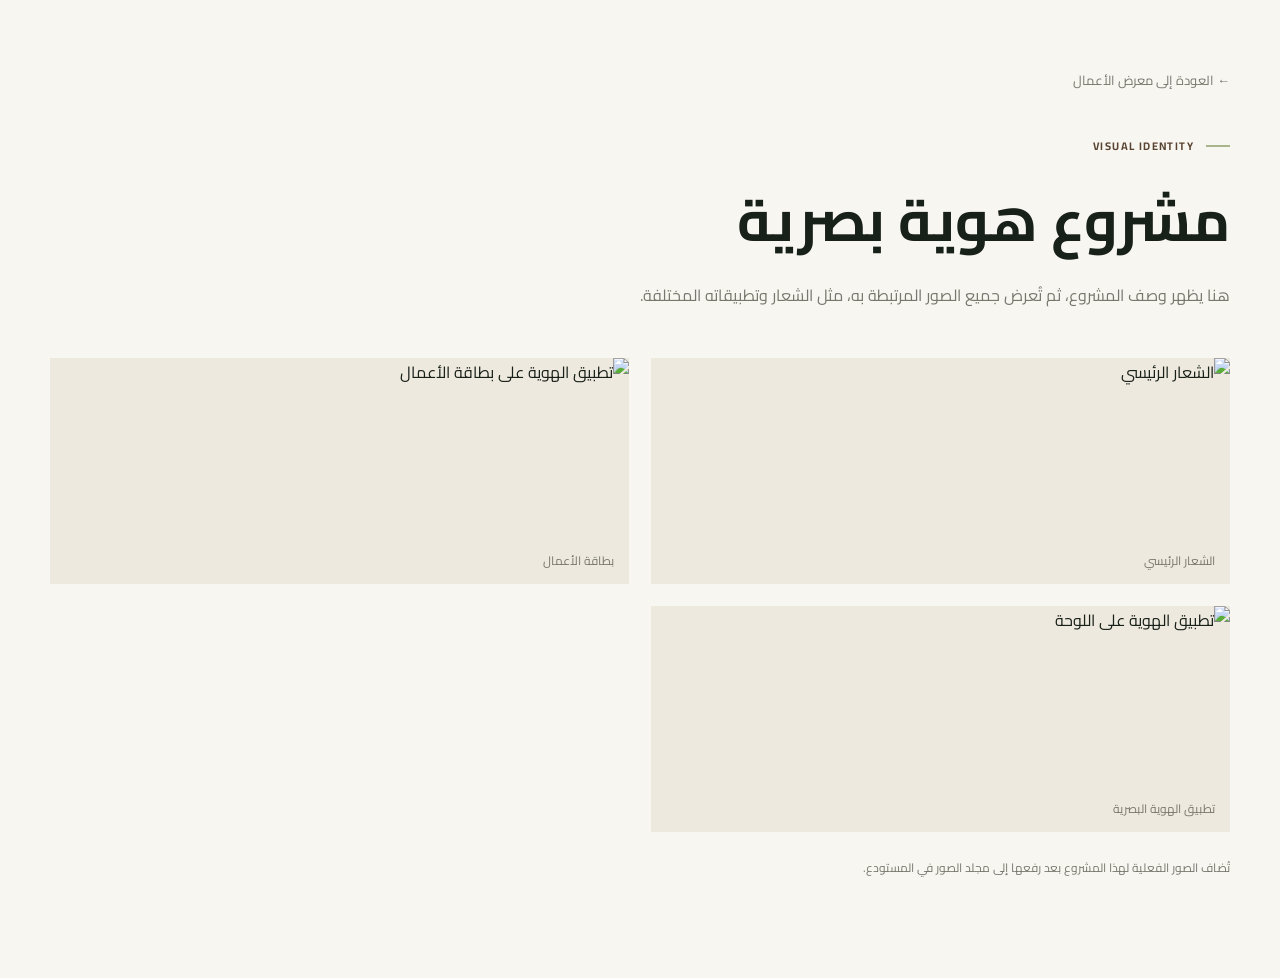
==== projects/branding-01.html @ c5792c15 "Create branding-01.html" ====
<!DOCTYPE html>
<html lang="ar" dir="rtl">
<head>
  <meta charset="UTF-8">
  <meta name="viewport" content="width=device-width, initial-scale=1.0">
  <meta name="theme-color" content="#F8F6F0">
  <title>مشروع هوية بصرية | أسامة رامي</title>
  <meta name="description" content="مشروع من أعمال أسامة رامي في تصميم الشعارات والهويات البصرية.">
  <link rel="stylesheet" href="../style.css">
  <style>
    .project-detail {
      padding-top: 65px;
      padding-bottom: 100px;
    }

    .project-back {
      display: inline-flex;
      margin-bottom: 35px;
      color: var(--muted);
      font-size: 13px;
    }

    .project-detail-header {
      max-width: 760px;
      margin-bottom: 45px;
    }

    .project-detail-header h1 {
      margin-bottom: 15px;
      font-size: clamp(32px, 5vw, 58px);
      line-height: 1.5;
    }

    .project-detail-header p {
      color: var(--muted);
      line-height: 2.2;
    }

    .project-detail-gallery {
      display: grid;
      grid-template-columns: repeat(2, minmax(0, 1fr));
      gap: 22px;
    }

    .project-detail-gallery figure {
      overflow: hidden;
      background: var(--card);
    }

    .project-detail-gallery img {
      display: block;
      width: 100%;
      height: auto;
      min-height: 180px;
      object-fit: contain;
    }

    .project-detail-gallery figcaption {
      padding: 12px 15px;
      color: var(--muted);
      font-size: 12px;
    }

    .project-detail-note {
      margin-top: 25px;
      color: var(--muted);
      font-size: 12px;
    }

    @media (max-width: 600px) {
      .project-detail-gallery {
        grid-template-columns: 1fr;
      }
    }
  </style>
</head>

<body>
  <main class="project-detail section-shell">
    <a class="project-back" href="../index.html#work">
      ← العودة إلى معرض الأعمال
    </a>

    <header class="project-detail-header">
      <span class="eyebrow">VISUAL IDENTITY</span>
      <h1>مشروع هوية بصرية</h1>
      <p>
        هنا يظهر وصف المشروع، ثم تُعرض جميع الصور المرتبطة به،
        مثل الشعار وتطبيقاته المختلفة.
      </p>
    </header>

    <section class="project-detail-gallery" aria-label="صور المشروع">
      <figure>
        <img
          src="../images/branding/project-01/logo.jpg"
          alt="الشعار الرئيسي"
          loading="lazy"
        >
        <figcaption>الشعار الرئيسي</figcaption>
      </figure>

      <figure>
        <img
          src="../images/branding/project-01/business-card.jpg"
          alt="تطبيق الهوية على بطاقة الأعمال"
          loading="lazy"
        >
        <figcaption>بطاقة الأعمال</figcaption>
      </figure>

      <figure>
        <img
          src="../images/branding/project-01/signage.jpg"
          alt="تطبيق الهوية على اللوحة"
          loading="lazy"
        >
        <figcaption>تطبيق الهوية البصرية</figcaption>
      </figure>
    </section>

    <p class="project-detail-note">
      تُضاف الصور الفعلية لهذا المشروع بعد رفعها إلى مجلد الصور في المستودع.
    </p>
  </main>
</body>
</html>
---- style.css ----
/* OSAMA RAMI — PREMIUM PORTFOLIO */

@import url('https://fonts.googleapis.com/css2?family=Cairo:wght@400;500;600;700;800&family=DM+Sans:wght@400;500;600;700&family=Playfair+Display:wght@400;500;600&display=swap');

:root {
  --espresso: #172019;
  --coffee: #594331;
  --pistachio: #A8B58A;
  --cream: #F1EBDD;
  --sand: #D2C1A5;
  --page: #F8F6F0;
  --card: #EEE9DE;
  --muted: #77776D;
  --line: rgba(23, 32, 25, .14);
  --radius: 5px;
  --transition: .3s ease;
}

* {
  box-sizing: border-box;
  margin: 0;
  padding: 0;
}

html {
  scroll-behavior: smooth;
  scroll-padding-top: 100px;
}

body {
  font-family: 'Cairo', sans-serif;
  background: var(--page);
  color: var(--espresso);
  line-height: 1.8;
  overflow-x: hidden;
  transition: background var(--transition), color var(--transition);
}

body[dir="ltr"] {
  font-family: 'DM Sans', sans-serif;
}

body.dark-theme {
  --page: #172019;
  --card: #222D24;
  --espresso: #F1EBDD;
  --cream: #242D25;
  --sand: #7F8B6B;
  --muted: #B7B7AA;
  --line: rgba(241, 235, 221, .16);
  --coffee: #C6D0A8;
}

a {
  color: inherit;
  text-decoration: none;
}

button {
  font: inherit;
  cursor: pointer;
}

button,
a {
  -webkit-tap-highlight-color: transparent;
}

button:focus-visible,
a:focus-visible {
  outline: 2px solid var(--pistachio);
  outline-offset: 4px;
}

::selection {
  background: var(--pistachio);
  color: #172019;
}

.section-shell {
  width: min(1180px, calc(100% - 64px));
  margin-inline: auto;
}

.eyebrow {
  display: inline-flex;
  align-items: center;
  gap: 12px;
  color: var(--coffee);
  font-size: 11px;
  font-weight: 700;
  letter-spacing: 1.4px;
  margin-bottom: 20px;
}

.eyebrow::before {
  content: "";
  width: 24px;
  height: 2px;
  background: var(--pistachio);
}

body.dark-theme .eyebrow {
  color: var(--pistachio);
}

/* HEADER */

.site-header {
  position: sticky;
  top: 0;
  z-index: 1000;
  min-height: 86px;
  padding: 0 max(32px, calc((100% - 1180px) / 2));
  display: flex;
  align-items: center;
  justify-content: space-between;
  gap: 28px;
  background: color-mix(in srgb, var(--page) 92%, transparent);
  backdrop-filter: blur(18px);
  border-bottom: 1px solid var(--line);
}

.brand,
.footer-brand {
  display: inline-flex;
  align-items: center;
  gap: 12px;
  flex-shrink: 0;
}

.brand-mark {
  width: 43px;
  height: 43px;
  display: grid;
  place-items: center;
  border-radius: 50%;
  background: var(--espresso);
  color: var(--cream);
  font-family: 'DM Sans', sans-serif;
  font-size: 15px;
  font-weight: 700;
  letter-spacing: -1px;
}

.brand-name,
.footer-brand > span:last-child {
  font-family: 'DM Sans', sans-serif;
  font-size: 13px;
  font-weight: 700;
  letter-spacing: 1.8px;
}

.main-nav {
  display: flex;
  align-items: center;
  gap: 28px;
}

.main-nav a {
  position: relative;
  padding: 8px 0;
  color: var(--muted);
  font-size: 12px;
  font-weight: 600;
  transition: color var(--transition);
}

.main-nav a::after {
  content: "";
  position: absolute;
  bottom: 0;
  inset-inline-start: 0;
  width: 0;
  height: 2px;
  background: var(--pistachio);
  transition: width var(--transition);
}

.main-nav a:hover,
.main-nav a.active {
  color: var(--espresso);
}

.main-nav a:hover::after,
.main-nav a.active::after {
  width: 100%;
}

.header-actions {
  display: flex;
  align-items: center;
  gap: 10px;
}

.language-toggle,
.theme-toggle,
.menu-toggle {
  min-width: 40px;
  height: 40px;
  display: inline-flex;
  align-items: center;
  justify-content: center;
  gap: 5px;
  padding: 0 10px;
  border: 1px solid var(--line);
  border-radius: 30px;
  background: transparent;
  color: var(--espresso);
  transition: var(--transition);
}

.language-toggle {
  font-family: 'DM Sans', sans-serif;
  font-size: 11px;
  font-weight: 700;
}

.language-toggle .active {
  color: var(--coffee);
}

body.dark-theme .language-toggle .active {
  color: var(--pistachio);
}

.language-divider {
  color: var(--muted);
}

.theme-toggle {
  width: 40px;
  padding: 0;
  font-size: 19px;
}

.theme-toggle:hover,
.language-toggle:hover {
  background: var(--card);
  border-color: var(--pistachio);
}

.menu-toggle {
  display: none;
  flex-direction: column;
  gap: 5px;
}

.menu-toggle span {
  display: block;
  width: 17px;
  height: 2px;
  background: var(--espresso);
  transition: transform var(--transition);
}

.menu-toggle.open span:first-child {
  transform: translateY(3.5px) rotate(45deg);
}

.menu-toggle.open span:last-child {
  transform: translateY(-3.5px) rotate(-45deg);
}

/* BUTTONS */

.button {
  min-height: 49px;
  display: inline-flex;
  align-items: center;
  justify-content: center;
  gap: 17px;
  padding: 0 23px;
  border: 1px solid transparent;
  font-size: 12px;
  font-weight: 700;
  transition: transform var(--transition), background var(--transition);
}

.button:hover {
  transform: translateY(-3px);
}

.button-primary {
  background: var(--espresso);
  color: var(--cream);
}

.button-primary:hover {
  background: var(--coffee);
  color: #fff;
}

.text-link {
  display: inline-flex;
  align-items: center;
  gap: 12px;
  padding-bottom: 5px;
  border-bottom: 1px solid var(--sand);
  font-size: 12px;
  font-weight: 700;
  transition: border-color var(--transition), color var(--transition);
}

.text-link:hover {
  border-color: var(--pistachio);
  color: var(--coffee);
}

/* HERO */

.hero {
  min-height: 660px;
  display: grid;
  grid-template-columns: 1fr .92fr;
  align-items: center;
  gap: 75px;
  padding-top: 75px;
  padding-bottom: 90px;
}

.hero-copy {
  max-width: 570px;
}

.hero-copy h1 {
  display: flex;
  flex-direction: column;
  gap: 0;
  margin-bottom: 25px;
  line-height: 1.2;
}

.hero-name-en {
  font-family: 'Playfair Display', serif;
  font-size: clamp(45px, 5.4vw, 75px);
  font-weight: 500;
  letter-spacing: -2px;
}

.hero-name-ar {
  margin-top: 5px;
  font-size: clamp(37px, 4.5vw, 61px);
  font-weight: 800;
  letter-spacing: -1.5px;
}

.hero-description {
  max-width: 500px;
  color: var(--muted);
  font-size: 14px;
  line-height: 2.2;
  margin-bottom: 30px;
}

.hero-actions {
  display: flex;
  align-items: center;
  flex-wrap: wrap;
  gap: 25px;
}

.hero-bottom {
  display: flex;
  align-items: center;
  gap: 10px;
  margin-top: 48px;
  padding-top: 20px;
  border-top: 1px solid var(--line);
  color: var(--muted);
  font-size: 11px;
}

.availability-dot {
  width: 8px;
  height: 8px;
  border-radius: 50%;
  background: #8BA66A;
  box-shadow: 0 0 0 5px rgba(139, 166, 106, .14);
}

.hero-visual {
  position: relative;
  min-width: 0;
  padding-bottom: 35px;
}

.hero-image {
  position: relative;
  min-height: 440px;
  overflow: hidden;
  background:
    radial-gradient(ellipse at 50% 40%, rgba(168, 181, 138, .55), transparent 42%),
    linear-gradient(145deg, #D9D0BC 0%, #8C9878 46%, #344337 100%);
}

.image-branding::before,
.image-branding::after {
  content: "";
  position: absolute;
  border: 1px solid rgba(255, 255, 255, .3);
  border-radius: 50%;
}

.image-branding::before {
  width: 340px;
  height: 340px;
  top: 50%;
  left: 50%;
  transform: translate(-50%, -50%);
}

.image-branding::after {
  width: 255px;
  height: 255px;
  top: 50%;
  left: 50%;
  transform: translate(-50%, -50%);
}

.visual-overlay {
  position: absolute;
  inset: 12px;
  border: 1px solid rgba(255, 255, 255, .3);
}

.visual-topline,
.visual-bottomline {
  position: absolute;
  inset-inline: 25px;
  display: flex;
  justify-content: space-between;
  gap: 10px;
  color: #F8F6F0;
  font-family: 'DM Sans', sans-serif;
  font-size: 8px;
  letter-spacing: 1.3px;
}

.visual-topline {
  top: 27px;
}

.visual-bottomline {
  bottom: 27px;
}

.visual-monogram {
  position: absolute;
  top: 50%;
  left: 50%;
  transform: translate(-50%, -50%);
  color: #F8F6F0;
  font-family: 'Playfair Display', serif;
  font-size: clamp(100px, 14vw, 175px);
  line-height: 1;
  letter-spacing: -12px;
  text-shadow: 0 10px 35px rgba(0, 0, 0, .13);
}

.hero-side-note {
  position: absolute;
  inset-inline-start: -22px;
  bottom: 5px;
  display: flex;
  align-items: center;
  gap: 12px;
  max-width: 260px;
  color: var(--muted);
  font-size: 10px;
}

.side-line {
  width: 35px;
  height: 1px;
  background: var(--coffee);
  flex-shrink: 0;
}

.hero-index {
  position: absolute;
  inset-inline-end: 0;
  bottom: 0;
  color: var(--muted);
  font-family: 'DM Sans', sans-serif;
  font-size: 9px;
  letter-spacing: 2px;
}

/* END OF PART 1 */
/* WORK / PROJECTS */

.work-section {
  padding-top: 100px;
  padding-bottom: 120px;
  border-top: 1px solid var(--line);
}

.section-heading {
  display: flex;
  align-items: end;
  justify-content: space-between;
  gap: 30px;
  margin-bottom: 48px;
}

.section-heading h2,
.about-copy h2,
.contact-copy h2 {
  font-size: clamp(32px, 4vw, 48px);
  font-weight: 700;
  line-height: 1.45;
  letter-spacing: -.7px;
}

.section-heading > div:first-child {
  max-width: 650px;
}

.section-heading > p {
  max-width: 300px;
  color: var(--muted);
  font-size: 12px;
  line-height: 2;
}

.project-grid {
  display: grid;
  grid-template-columns: 1fr 1fr;
  gap: 54px 28px;
}

.project-card {
  min-width: 0;
}

.project-card.project-large {
  grid-column: span 1;
}

.project-card.project-wide {
  grid-column: span 2;
}

.project-image {
  position: relative;
  min-height: 300px;
  overflow: hidden;
  display: flex;
  align-items: center;
  justify-content: center;
  isolation: isolate;
  transition: transform var(--transition);
}

.project-card:hover .project-image {
  transform: translateY(-4px);
}

.project-image-one {
  background: #D5C6A9;
}

.project-image-two {
  background: #D7D9C9;
}

.project-image-three {
  background: #B7BBA6;
}

.project-image-four {
  min-height: 350px;
  background: #D8C9B7;
}

.project-image::before {
  content: "";
  position: absolute;
  width: 240px;
  height: 240px;
  border: 1px solid rgba(23, 32, 25, .25);
  border-radius: 50%;
  z-index: -1;
}

.project-image::after {
  content: "";
  position: absolute;
  width: 180px;
  height: 180px;
  border: 1px solid rgba(23, 32, 25, .18);
  border-radius: 50%;
  z-index: -1;
}

.project-mockup {
  position: relative;
  width: 56%;
  min-height: 200px;
  display: flex;
  flex-direction: column;
  align-items: center;
  justify-content: center;
  gap: 10px;
  padding: 28px;
  text-align: center;
  background: rgba(248, 246, 240, .88);
  color: #172019;
  box-shadow: 0 25px 60px rgba(23, 32, 25, .12);
  transform: rotate(-4deg);
  transition: transform .5s ease;
}

.project-card:hover .project-mockup {
  transform: rotate(0) scale(1.025);
}

.project-mockup small {
  font-family: 'DM Sans', sans-serif;
  font-size: 8px;
  letter-spacing: 2px;
}

.project-mockup strong {
  font-family: 'Playfair Display', serif;
  font-size: clamp(23px, 3vw, 39px);
  font-weight: 500;
  line-height: 1.15;
}

.project-mockup span {
  font-size: 10px;
}

.mockup-two {
  background: #27352A;
  color: #F1EBDD;
  transform: rotate(4deg);
}

.mockup-two strong {
  font-family: 'Cairo', sans-serif;
  font-weight: 700;
}

.mockup-three {
  background: #EEE4D3;
  width: 64%;
  min-height: 230px;
  transform: rotate(-3deg);
}

.mockup-three strong {
  font-size: clamp(30px, 4vw, 48px);
  color: #594331;
}

.mockup-four {
  width: 42%;
  min-height: 250px;
  background: #344337;
  color: #F1EBDD;
  transform: rotate(3deg);
}

.mockup-four strong {
  font-size: clamp(28px, 4vw, 52px);
}

.project-number {
  position: absolute;
  top: 20px;
  inset-inline-start: 20px;
  color: rgba(23, 32, 25, .65);
  font-family: 'DM Sans', sans-serif;
  font-size: 10px;
  letter-spacing: 1px;
}

.project-info {
  display: flex;
  align-items: start;
  justify-content: space-between;
  gap: 20px;
  padding-top: 18px;
}

.project-info h3 {
  margin-bottom: 4px;
  font-size: 16px;
  font-weight: 700;
}

.project-info p {
  color: var(--muted);
  font-size: 11px;
}

.project-category {
  flex-shrink: 0;
  padding: 5px 10px;
  border: 1px solid var(--line);
  border-radius: 30px;
  color: var(--muted);
  font-size: 9px;
}

.demo-notice {
  margin-top: 40px;
  padding: 16px 20px;
  border-inline-start: 3px solid var(--pistachio);
  background: var(--card);
  color: var(--muted);
  font-size: 11px;
  line-height: 2;
}

/* ABOUT */

.about-section {
  display: grid;
  grid-template-columns: .85fr 1fr;
  align-items: center;
  gap: 100px;
  padding-top: 110px;
  padding-bottom: 120px;
  border-top: 1px solid var(--line);
}

.about-image {
  position: relative;
  min-height: 440px;
  display: grid;
  place-items: center;
  background:
    radial-gradient(ellipse at 50% 40%, rgba(168, 181, 138, .55), transparent 45%),
    linear-gradient(150deg, #D8CEBA, #7C896C);
}

.about-image-frame {
  position: absolute;
  inset: 18px;
  border: 1px solid rgba(255, 255, 255, .55);
}

.about-monogram {
  color: #F8F6F0;
  font-family: 'Playfair Display', serif;
  font-size: clamp(100px, 14vw, 160px);
  letter-spacing: -10px;
  text-shadow: 0 10px 35px rgba(0, 0, 0, .12);
}

.about-image-caption {
  position: absolute;
  inset-inline-start: 30px;
  inset-inline-end: 30px;
  bottom: 30px;
  display: flex;
  justify-content: space-between;
  gap: 10px;
  color: #F8F6F0;
  font-family: 'DM Sans', sans-serif;
  font-size: 8px;
  letter-spacing: 1.5px;
}

.about-copy h2 {
  margin-bottom: 25px;
}

.about-copy > p {
  margin-bottom: 18px;
  color: var(--muted);
  font-size: 13px;
  line-height: 2.3;
}

.about-copy .text-link {
  margin-top: 10px;
}

/* SERVICES */

.services-section {
  padding-top: 105px;
  padding-bottom: 120px;
  border-top: 1px solid var(--line);
}

.services-section .section-heading {
  margin-bottom: 45px;
}

.services-list {
  border-top: 1px solid var(--line);
}

.service-item {
  display: grid;
  grid-template-columns: 60px 1fr 1fr 35px;
  align-items: center;
  gap: 25px;
  padding: 28px 0;
  border-bottom: 1px solid var(--line);
  transition: padding var(--transition), background var(--transition);
}

.service-item:hover {
  padding-inline: 12px;
  background: var(--card);
}

.service-number {
  color: var(--muted);
  font-family: 'DM Sans', sans-serif;
  font-size: 11px;
}

.service-item h3 {
  font-size: 17px;
  font-weight: 700;
}

.service-item p {
  color: var(--muted);
  font-size: 12px;
  line-height: 2;
}

.service-arrow {
  color: var(--coffee);
  font-family: 'DM Sans', sans-serif;
  font-size: 22px;
  transition: transform var(--transition);
}

.service-item:hover .service-arrow {
  transform: translateX(-5px);
}

body[dir="ltr"] .service-item:hover .service-arrow {
  transform: translateX(5px);
}

/* END OF PART 2 */
/* DESIGN PHILOSOPHY */

.statement-section {
  position: relative;
  overflow: hidden;
  padding: 100px 32px;
  text-align: center;
  background: var(--espresso);
  color: var(--cream);
}

.statement-mark {
  margin-bottom: 20px;
  color: var(--pistachio);
  font-family: 'Playfair Display', serif;
  font-size: 65px;
  line-height: 1;
}

.statement-section > p {
  max-width: 800px;
  margin: 0 auto 25px;
  font-size: clamp(23px, 3.5vw, 39px);
  font-weight: 600;
  line-height: 1.8;
}

.statement-caption {
  color: var(--pistachio);
  font-family: 'DM Sans', sans-serif;
  font-size: 10px;
  letter-spacing: 2px;
}

/* CONTACT */

.contact-section {
  display: grid;
  grid-template-columns: 1fr .75fr;
  align-items: start;
  gap: 90px;
  padding-top: 120px;
  padding-bottom: 120px;
}

.contact-copy h2 {
  margin-bottom: 22px;
  font-size: clamp(38px, 5vw, 60px);
}

.contact-copy > p {
  max-width: 480px;
  margin-bottom: 30px;
  color: var(--muted);
  font-size: 13px;
  line-height: 2.2;
}

.contact-details {
  display: flex;
  flex-direction: column;
  gap: 0;
  padding-top: 20px;
  border-top: 1px solid var(--line);
}

.contact-detail {
  display: flex;
  flex-direction: column;
  gap: 6px;
  padding: 20px 0;
  border-bottom: 1px solid var(--line);
}

.contact-detail > span:first-child {
  color: var(--muted);
  font-size: 10px;
}

.contact-detail a,
.contact-detail > span:last-child {
  width: fit-content;
  max-width: 100%;
  overflow-wrap: anywhere;
  font-family: 'DM Sans', sans-serif;
  font-size: 13px;
  font-weight: 600;
  transition: color var(--transition);
}

.contact-detail a:hover {
  color: var(--coffee);
}

body.dark-theme .contact-detail a:hover {
  color: var(--pistachio);
}

.contact-detail .social-links {
  display: flex;
  flex-wrap: wrap;
  gap: 16px;
}

.social-links a {
  padding-bottom: 3px;
  border-bottom: 1px solid var(--sand);
}

/* FOOTER */

.site-footer {
  display: flex;
  align-items: center;
  justify-content: space-between;
  gap: 30px;
  padding: 28px max(32px, calc((100% - 1180px) / 2));
  border-top: 1px solid var(--line);
}

.footer-brand .brand-mark {
  width: 37px;
  height: 37px;
  font-size: 13px;
}

.footer-tagline {
  color: var(--muted);
  font-size: 10px;
  text-align: center;
}

.footer-top {
  color: var(--muted);
  font-family: 'DM Sans', sans-serif;
  font-size: 10px;
  transition: color var(--transition);
}

.footer-top:hover {
  color: var(--espresso);
}

/* LANGUAGE DIRECTION */

body[dir="ltr"] .hero-name-en,
body[dir="ltr"] .brand-name,
body[dir="ltr"] .footer-brand > span:last-child {
  letter-spacing: -1px;
}

body[dir="ltr"] .hero-name-ar {
  font-size: clamp(32px, 4vw, 48px);
}

body[dir="ltr"] .eyebrow {
  letter-spacing: 1.5px;
}

body[dir="ltr"] .project-mockup strong {
  letter-spacing: -.5px;
}

/* TABLET */

@media (max-width: 1000px) {
  .site-header {
    padding-inline: 28px;
    gap: 18px;
  }

  .main-nav {
    gap: 17px;
  }

  .main-nav a {
    font-size: 11px;
  }

  .section-shell {
    width: calc(100% - 56px);
  }

  .hero {
    gap: 38px;
    min-height: 600px;
  }

  .hero-image {
    min-height: 380px;
  }

  .about-section {
    gap: 55px;
  }

  .about-image {
    min-height: 390px;
  }

  .contact-section {
    gap: 55px;
  }
}

/* MOBILE NAVIGATION */

@media (max-width: 760px) {
  html {
    scroll-padding-top: 80px;
  }

  .site-header {
    min-height: 72px;
    padding-inline: 20px;
    gap: 12px;
  }

  .brand {
    gap: 9px;
  }

  .brand-mark {
    width: 37px;
    height: 37px;
    font-size: 13px;
  }

  .brand-name {
    font-size: 11px;
    letter-spacing: 1px;
  }

  .header-actions {
    gap: 7px;
  }

  .language-toggle,
  .theme-toggle {
    min-width: 36px;
    height: 36px;
  }

  .theme-toggle {
    width: 36px;
  }

  .menu-toggle {
    display: inline-flex;
    width: 38px;
    min-width: 38px;
    height: 38px;
    padding: 0;
  }

  .main-nav {
    position: absolute;
    top: calc(100% + 1px);
    inset-inline: 0;
    display: flex;
    flex-direction: column;
    align-items: stretch;
    gap: 0;
    padding: 8px 22px 18px;
    background: var(--page);
    border-bottom: 1px solid var(--line);
    box-shadow: 0 18px 25px rgba(0, 0, 0, .05);
    opacity: 0;
    visibility: hidden;
    transform: translateY(-8px);
    transition: opacity var(--transition), visibility var(--transition), transform var(--transition);
  }

  .main-nav.open {
    opacity: 1;
    visibility: visible;
    transform: translateY(0);
  }

  .main-nav a {
    padding: 12px 0;
    border-bottom: 1px solid var(--line);
    font-size: 13px;
  }

  .main-nav a:last-child {
    border-bottom: 0;
  }

  .main-nav a::after {
    display: none;
  }

  .section-shell {
    width: calc(100% - 40px);
  }

  .hero {
    grid-template-columns: 1fr;
    gap: 48px;
    padding-top: 65px;
    padding-bottom: 75px;
  }

  .hero-copy {
    max-width: none;
  }

  .hero-name-en {
    font-size: clamp(48px, 11vw, 72px);
  }

  .hero-name-ar {
    font-size: clamp(39px, 9vw, 58px);
  }

  .hero-description {
    font-size: 13px;
  }

  .hero-bottom {
    margin-top: 32px;
  }

  .hero-visual {
    width: calc(100% - 15px);
    margin-inline: auto;
  }

  .hero-image {
    min-height: 380px;
  }

  .visual-monogram {
    font-size: 135px;
  }

  .work-section,
  .services-section {
    padding-top: 75px;
    padding-bottom: 80px;
  }

  .section-heading {
    align-items: start;
    flex-direction: column;
    gap: 15px;
    margin-bottom: 32px;
  }

  .section-heading h2,
  .about-copy h2 {
    font-size: 34px;
  }

  .section-heading > p {
    max-width: 500px;
  }

  .project-grid {
    grid-template-columns: 1fr;
    gap: 38px;
  }

  .project-card.project-wide {
    grid-column: span 1;
  }

  .project-image,
  .project-image-four {
    min-height: 310px;
  }

  .project-mockup {
    width: 65%;
    min-height: 190px;
  }

  .mockup-four {
    width: 52%;
    min-height: 220px;
  }

  .about-section {
    grid-template-columns: 1fr;
    gap: 40px;
    padding-top: 75px;
    padding-bottom: 80px;
  }

  .about-image {
    min-height: 360px;
  }

  .about-monogram {
    font-size: 130px;
  }

  .about-copy > p {
    font-size: 13px;
  }

  .service-item {
    grid-template-columns: 35px 1fr 25px;
    gap: 13px;
    padding: 22px 0;
  }

  .service-item h3 {
    font-size: 15px;
  }

  .service-item p {
    grid-column: 2;
    grid-row: 2;
    font-size: 11px;
  }

  .service-arrow {
    grid-column: 3;
    grid-row: 1 / span 2;
  }

  .statement-section {
    padding: 75px 22px;
  }

  .statement-section > p {
    font-size: clamp(22px, 6vw, 32px);
  }

  .contact-section {
    grid-template-columns: 1fr;
    gap: 40px;
    padding-top: 80px;
    padding-bottom: 80px;
  }

  .contact-copy h2 {
    font-size: clamp(38px, 9vw, 54px);
  }

  .site-footer {
    flex-wrap: wrap;
    padding: 24px 20px;
    gap: 18px;
  }

  .footer-tagline {
    order: 3;
    width: 100%;
    text-align: start;
  }
}

/* SMALL PHONES */

@media (max-width: 420px) {
  .site-header {
    padding-inline: 13px;
    gap: 7px;
  }

  .brand {
    gap: 7px;
  }

  .brand-name {
    font-size: 10px;
    letter-spacing: .4px;
  }

  .header-actions {
    gap: 5px;
  }

  .language-toggle,
  .theme-toggle {
    min-width: 32px;
    height: 32px;
    padding-inline: 7px;
    font-size: 10px;
  }

  .theme-toggle {
    width: 32px;
    padding: 0;
  }

  .menu-toggle {
    width: 33px;
    min-width: 33px;
    height: 33px;
  }

  .section-shell {
    width: calc(100% - 30px);
  }

  .hero-name-en {
    font-size: 44px;
  }

  .hero-name-ar {
    font-size: 36px;
  }

  .hero-actions {
    gap: 18px;
  }

  .button {
    min-height: 45px;
    padding-inline: 16px;
  }

  .hero-image {
    min-height: 300px;
  }

  .visual-monogram {
    font-size: 105px;
  }

  .project-image,
  .project-image-four {
    min-height: 260px;
  }

  .project-mockup {
    width: 72%;
    min-height: 170px;
    padding: 18px;
  }

  .mockup-four {
    width: 60%;
  }

  .about-image {
    min-height: 300px;
  }

  .about-monogram {
    font-size: 105px;
  }

  .project-info {
    gap: 10px;
  }

  .project-info h3 {
    font-size: 14px;
  }

  .project-category {
    padding: 4px 8px;
    font-size: 8px;
  }

  .footer-brand .brand-mark {
    width: 32px;
    height: 32px;
  }

  .footer-brand > span:last-child {
    font-size: 10px;
  }
}

/* REDUCED MOTION */

@media (prefers-reduced-motion: reduce) {
  *,
  *::before,
  *::after {
    scroll-behavior: auto !important;
    transition-duration: .01ms !important;
    animation-duration: .01ms !important;
    animation-iteration-count: 1 !important;
  }
}

/* END OF STYLE.CSS */
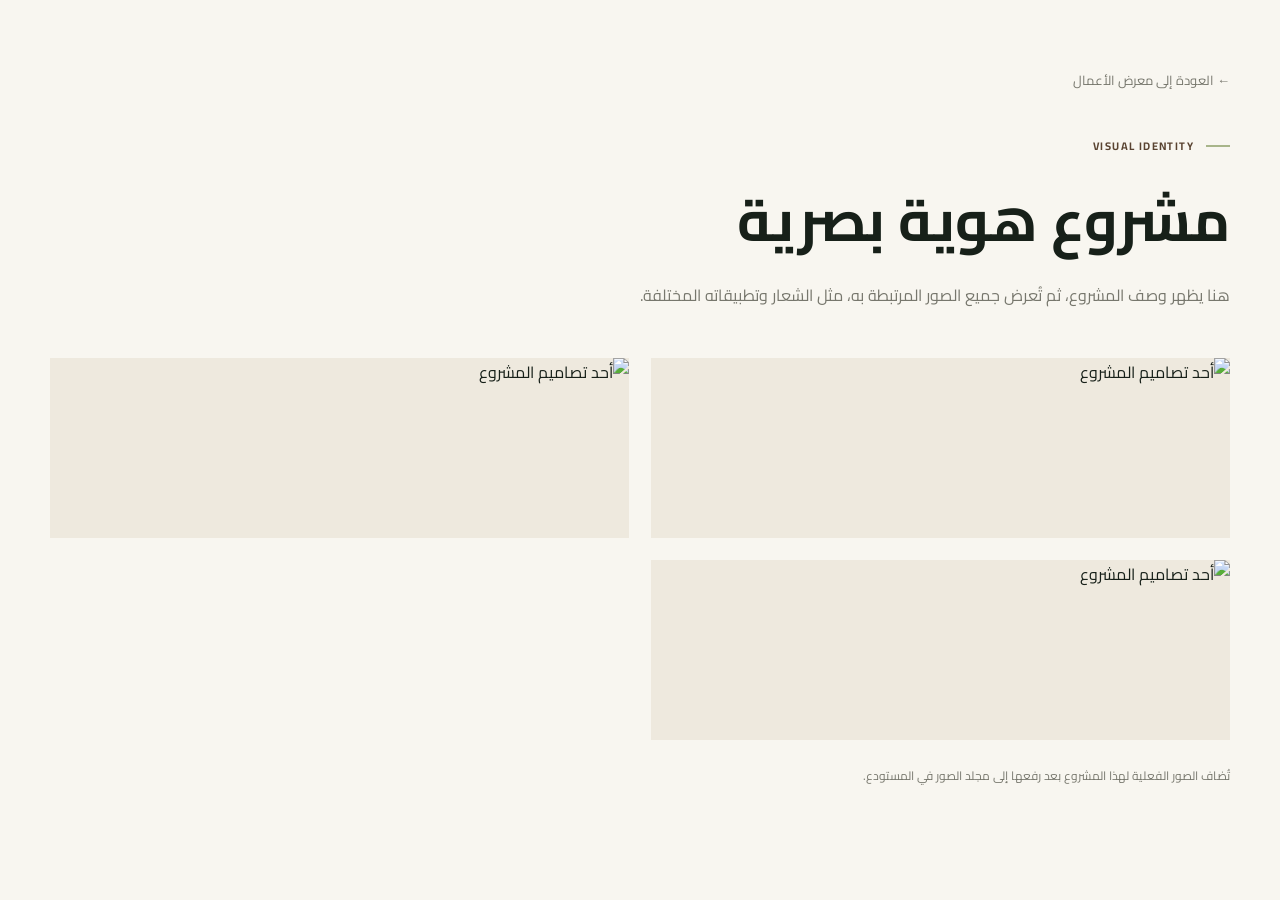
==== commit 2569c9b6: "Update branding-01.html" ====
--- a/projects/branding-01.html
+++ b/projects/branding-01.html
@@ -91,34 +91,19 @@
       </p>
     </header>
 
-    <section class="project-detail-gallery" aria-label="صور المشروع">
-      <figure>
-        <img
-          src="../images/branding/project-01/logo.jpg"
-          alt="الشعار الرئيسي"
-          loading="lazy"
-        >
-        <figcaption>الشعار الرئيسي</figcaption>
-      </figure>
+    
+<section class="project-detail-gallery" aria-label="صور المشروع">
+  <figure>
+    <img src="../images/branding/project-01/logo.jpg" alt="أحد تصاميم المشروع" loading="lazy">
+  </figure>
+  <figure>
+    <img src="../images/branding/project-01/business-card.jpg" alt="أحد تصاميم المشروع" loading="lazy">
+  </figure>
+  <figure>
+    <img src="../images/branding/project-01/signage.jpg" alt="أحد تصاميم المشروع" loading="lazy">
+  </figure>
+</section>
 
-      <figure>
-        <img
-          src="../images/branding/project-01/business-card.jpg"
-          alt="تطبيق الهوية على بطاقة الأعمال"
-          loading="lazy"
-        >
-        <figcaption>بطاقة الأعمال</figcaption>
-      </figure>
-
-      <figure>
-        <img
-          src="../images/branding/project-01/signage.jpg"
-          alt="تطبيق الهوية على اللوحة"
-          loading="lazy"
-        >
-        <figcaption>تطبيق الهوية البصرية</figcaption>
-      </figure>
-    </section>
 
     <p class="project-detail-note">
       تُضاف الصور الفعلية لهذا المشروع بعد رفعها إلى مجلد الصور في المستودع.
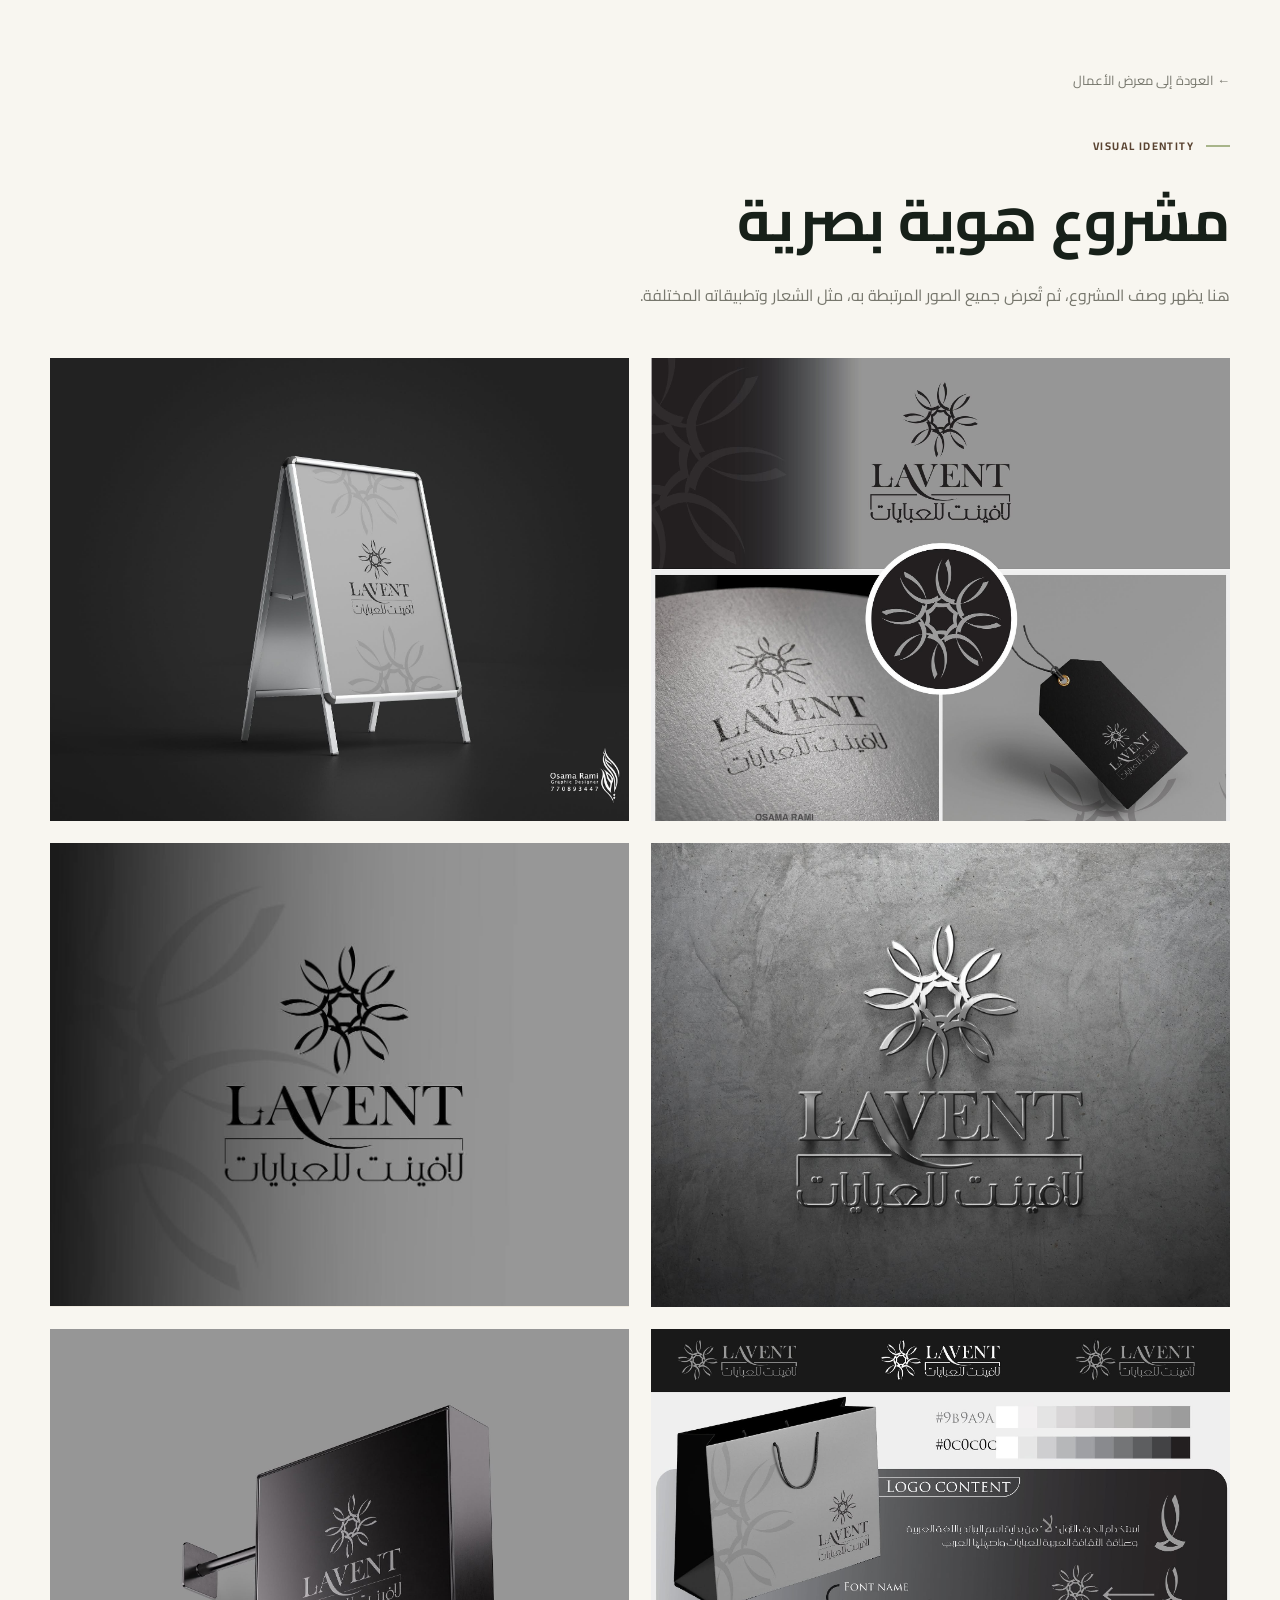
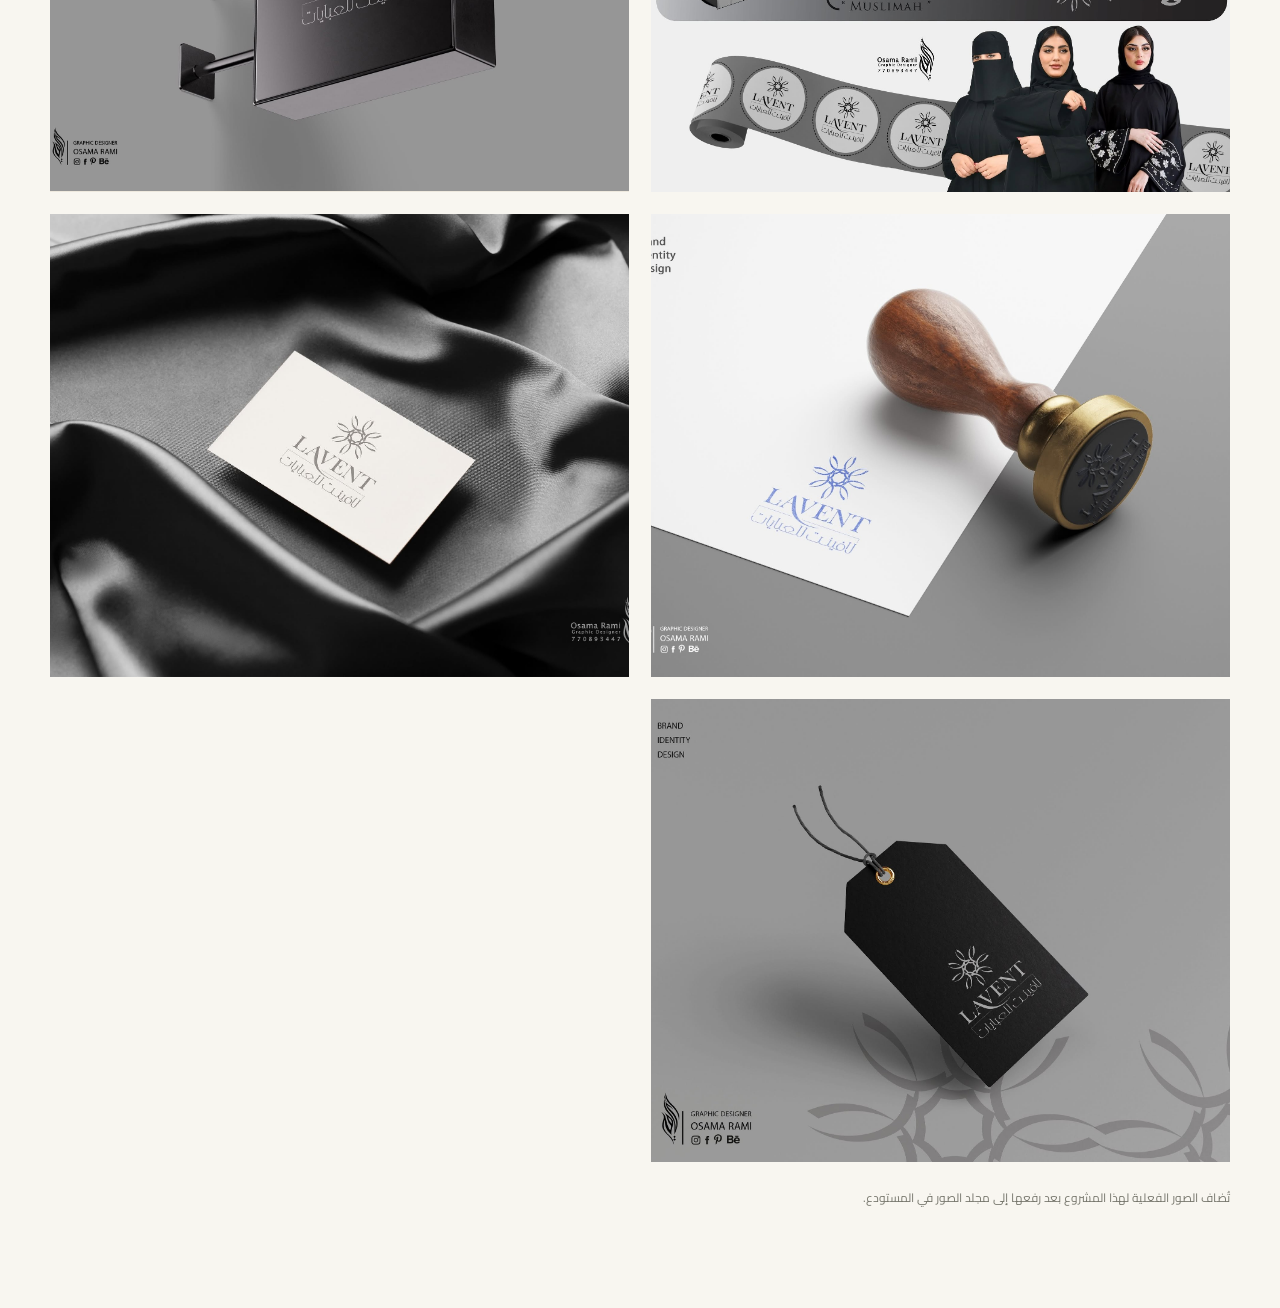
==== commit ef0ba9b2: "Update branding-01.html" ====
--- a/projects/branding-01.html
+++ b/projects/branding-01.html
@@ -92,15 +92,34 @@
     </header>
 
     
+
 <section class="project-detail-gallery" aria-label="صور المشروع">
   <figure>
-    <img src="../images/branding/project-01/logo.jpg" alt="أحد تصاميم المشروع" loading="lazy">
+    <img src="../images/branding/IMG_20261026_212423_791.jpg" alt="تصميم من أعمال المصمم" loading="lazy">
   </figure>
   <figure>
-    <img src="../images/branding/project-01/business-card.jpg" alt="أحد تصاميم المشروع" loading="lazy">
+    <img src="../images/branding/IMG_20261026_212423_820.jpg" alt="تصميم من أعمال المصمم" loading="lazy">
   </figure>
   <figure>
-    <img src="../images/branding/project-01/signage.jpg" alt="أحد تصاميم المشروع" loading="lazy">
+    <img src="../images/branding/IMG_20261026_212423_829.jpg" alt="تصميم من أعمال المصمم" loading="lazy">
+  </figure>
+  <figure>
+    <img src="../images/branding/IMG_20261026_212424_326.jpg" alt="تصميم من أعمال المصمم" loading="lazy">
+  </figure>
+  <figure>
+    <img src="../images/branding/IMG_20261026_212424_335.jpg" alt="تصميم من أعمال المصمم" loading="lazy">
+  </figure>
+  <figure>
+    <img src="../images/branding/IMG_20261026_212424_450.jpg" alt="تصميم من أعمال المصمم" loading="lazy">
+  </figure>
+  <figure>
+    <img src="../images/branding/IMG_20261026_212424_477.jpg" alt="تصميم من أعمال المصمم" loading="lazy">
+  </figure>
+  <figure>
+    <img src="../images/branding/IMG_20261026_212424_660.jpg" alt="تصميم من أعمال المصمم" loading="lazy">
+  </figure>
+  <figure>
+    <img src="../images/branding/IMG_20261026_212424_705.jpg" alt="تصميم من أعمال المصمم" loading="lazy">
   </figure>
 </section>
 
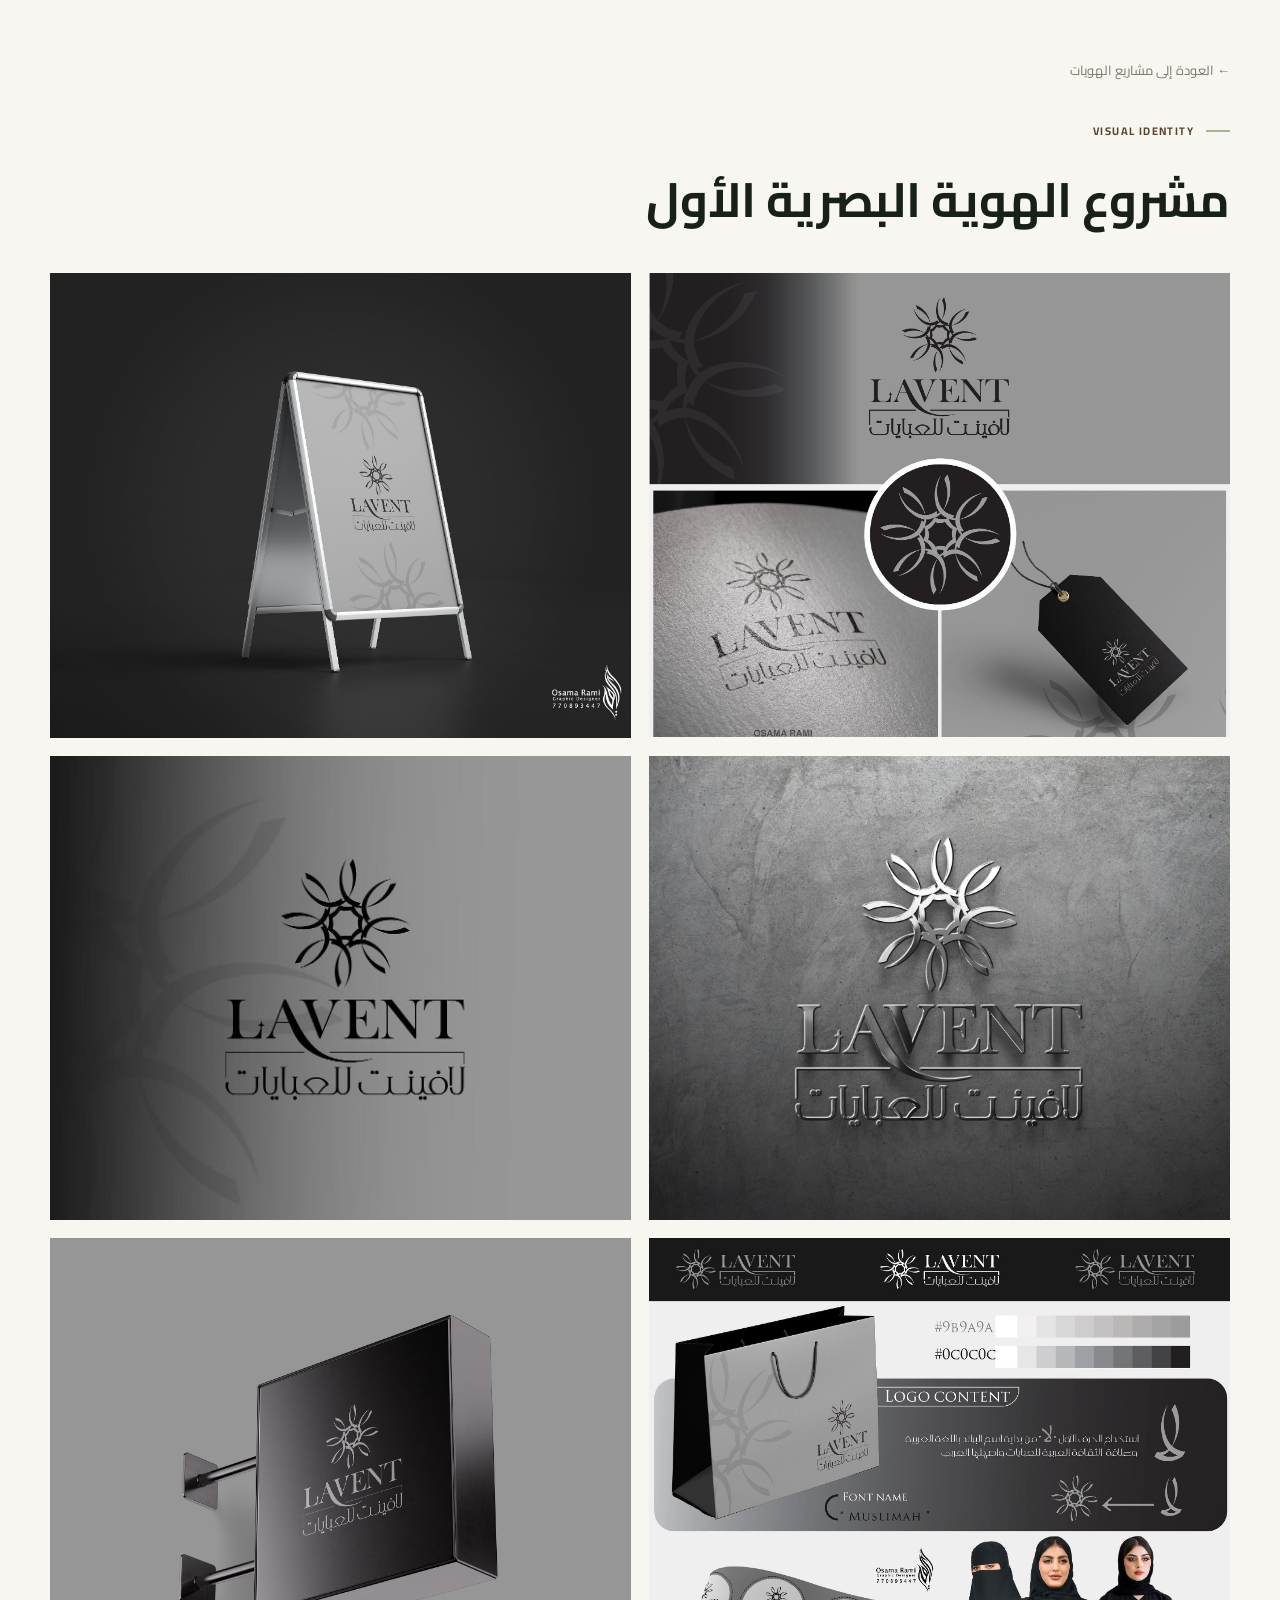
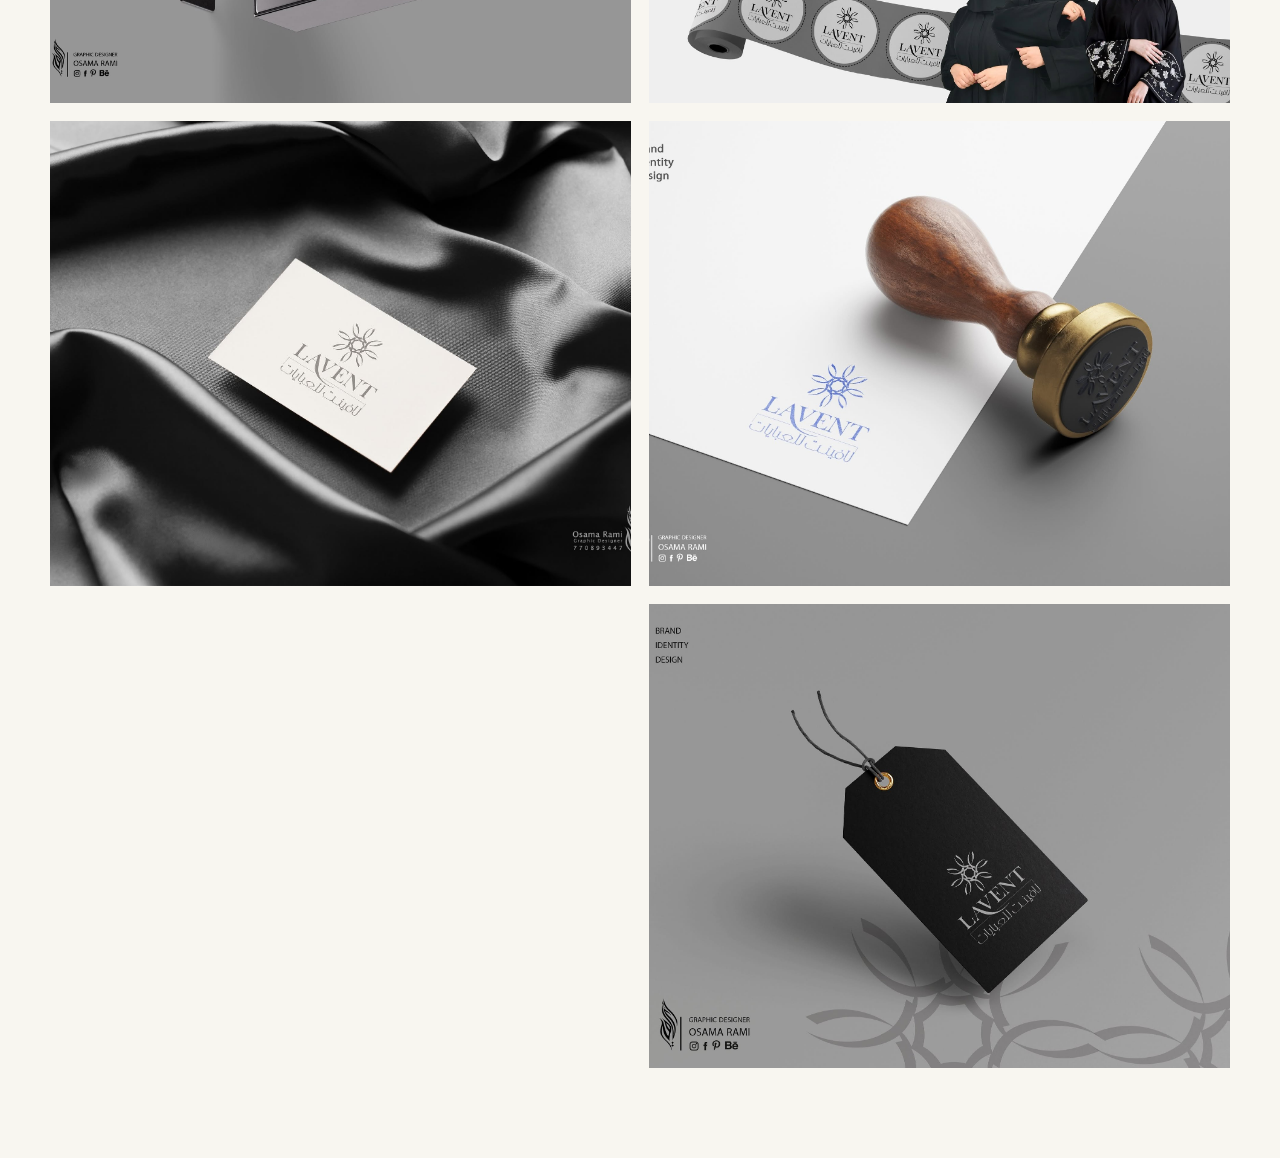
==== commit 01ee0bf8: "Update branding-01.html" ====
--- a/projects/branding-01.html
+++ b/projects/branding-01.html
@@ -3,130 +3,72 @@
 <html lang="ar" dir="rtl">
 <head>
   <meta charset="UTF-8">
-  <meta name="viewport" content="width=device-width, initial-scale=1.0">
+  <meta name="viewport" content="width=device-width, initial-scale=1">
   <meta name="theme-color" content="#F8F6F0">
-  <title>مشروع هوية بصرية | أسامة رامي</title>
+  <title>مشروع الهوية البصرية | أسامة رامي</title>
   <meta name="description" content="مشروع من أعمال أسامة رامي في تصميم الشعارات والهويات البصرية.">
   <link rel="stylesheet" href="../style.css">
+
   <style>
-    .project-detail {
-      padding-top: 65px;
-      padding-bottom: 100px;
-    }
-
-    .project-back {
-      display: inline-flex;
-      margin-bottom: 35px;
-      color: var(--muted);
-      font-size: 13px;
-    }
-
-    .project-detail-header {
-      max-width: 760px;
-      margin-bottom: 45px;
-    }
-
-    .project-detail-header h1 {
-      margin-bottom: 15px;
-      font-size: clamp(32px, 5vw, 58px);
-      line-height: 1.5;
-    }
-
-    .project-detail-header p {
-      color: var(--muted);
-      line-height: 2.2;
-    }
-
-    .project-detail-gallery {
-      display: grid;
-      grid-template-columns: repeat(2, minmax(0, 1fr));
-      gap: 22px;
-    }
-
-    .project-detail-gallery figure {
-      overflow: hidden;
-      background: var(--card);
-    }
-
-    .project-detail-gallery img {
-      display: block;
-      width: 100%;
-      height: auto;
-      min-height: 180px;
-      object-fit: contain;
-    }
-
-    .project-detail-gallery figcaption {
-      padding: 12px 15px;
-      color: var(--muted);
-      font-size: 12px;
-    }
-
-    .project-detail-note {
-      margin-top: 25px;
-      color: var(--muted);
-      font-size: 12px;
-    }
-
-    @media (max-width: 600px) {
-      .project-detail-gallery {
-        grid-template-columns: 1fr;
-      }
-    }
+    .project-detail{padding-top:55px;padding-bottom:90px}
+    .project-back{display:inline-block;margin-bottom:30px;color:var(--muted);font-size:13px}
+    .project-detail-header{max-width:760px;margin-bottom:35px}
+    .project-detail-header h1{font-size:clamp(30px,5vw,48px);line-height:1.6;margin-bottom:12px}
+    .project-detail-header p{color:var(--muted);line-height:2}
+    .project-detail-gallery{display:grid;grid-template-columns:repeat(2,minmax(0,1fr));gap:18px}
+    .project-detail-gallery img{display:block;width:100%;height:auto;align-self:start;background:var(--card)}
+    .gallery-message{color:var(--muted);line-height:2}
+    @media(max-width:600px){.project-detail-gallery{grid-template-columns:1fr;gap:14px}}
   </style>
 </head>
-
 <body>
   <main class="project-detail section-shell">
-    <a class="project-back" href="../index.html#work">
-      ← العودة إلى معرض الأعمال
-    </a>
+    <a class="project-back" href="branding.html">← العودة إلى مشاريع الهويات</a>
 
     <header class="project-detail-header">
       <span class="eyebrow">VISUAL IDENTITY</span>
-      <h1>مشروع هوية بصرية</h1>
-      <p>
-        هنا يظهر وصف المشروع، ثم تُعرض جميع الصور المرتبطة به،
-        مثل الشعار وتطبيقاته المختلفة.
-      </p>
+      <h1 id="projectTitle">مشروع الهوية البصرية الأول</h1>
+      <p id="projectDescription"></p>
     </header>
 
-    
+    <section class="project-detail-gallery" id="projectGallery" aria-label="صور المشروع">
+      <p class="gallery-message">جارٍ تحميل الصور...</p>
+    </section>
+  </main>
 
-<section class="project-detail-gallery" aria-label="صور المشروع">
-  <figure>
-    <img src="../images/branding/IMG_20261026_212423_791.jpg" alt="تصميم من أعمال المصمم" loading="lazy">
-  </figure>
-  <figure>
-    <img src="../images/branding/IMG_20261026_212423_820.jpg" alt="تصميم من أعمال المصمم" loading="lazy">
-  </figure>
-  <figure>
-    <img src="../images/branding/IMG_20261026_212423_829.jpg" alt="تصميم من أعمال المصمم" loading="lazy">
-  </figure>
-  <figure>
-    <img src="../images/branding/IMG_20261026_212424_326.jpg" alt="تصميم من أعمال المصمم" loading="lazy">
-  </figure>
-  <figure>
-    <img src="../images/branding/IMG_20261026_212424_335.jpg" alt="تصميم من أعمال المصمم" loading="lazy">
-  </figure>
-  <figure>
-    <img src="../images/branding/IMG_20261026_212424_450.jpg" alt="تصميم من أعمال المصمم" loading="lazy">
-  </figure>
-  <figure>
-    <img src="../images/branding/IMG_20261026_212424_477.jpg" alt="تصميم من أعمال المصمم" loading="lazy">
-  </figure>
-  <figure>
-    <img src="../images/branding/IMG_20261026_212424_660.jpg" alt="تصميم من أعمال المصمم" loading="lazy">
-  </figure>
-  <figure>
-    <img src="../images/branding/IMG_20261026_212424_705.jpg" alt="تصميم من أعمال المصمم" loading="lazy">
-  </figure>
-</section>
+  <script>
+    const projectId = "branding-01";
+    const gallery = document.getElementById("projectGallery");
 
+    fetch("../projects.json")
+      .then(response => {
+        if (!response.ok) throw new Error("تعذر تحميل البيانات");
+        return response.json();
+      })
+      .then(data => {
+        const project = data.projects.find(item => item.id === projectId);
 
-    <p class="project-detail-note">
-      تُضاف الصور الفعلية لهذا المشروع بعد رفعها إلى مجلد الصور في المستودع.
-    </p>
-  </main>
+        if (!project) throw new Error("المشروع غير موجود");
+
+        document.title = project.titleAr + " | أسامة رامي";
+        document.getElementById("projectTitle").textContent = project.titleAr;
+        document.getElementById("projectDescription").textContent =
+          project.descriptionAr || "";
+
+        gallery.replaceChildren();
+
+        project.images.forEach((path, index) => {
+          const image = document.createElement("img");
+          image.src = "../" + path;
+          image.alt = "صورة من المشروع " + (index + 1);
+          image.loading = "lazy";
+          gallery.appendChild(image);
+        });
+      })
+      .catch(() => {
+        gallery.innerHTML =
+          '<p class="gallery-message">تعذر تحميل صور المشروع. تحقق من ملف projects.json ومسارات الصور.</p>';
+      });
+  </script>
 </body>
 </html>
